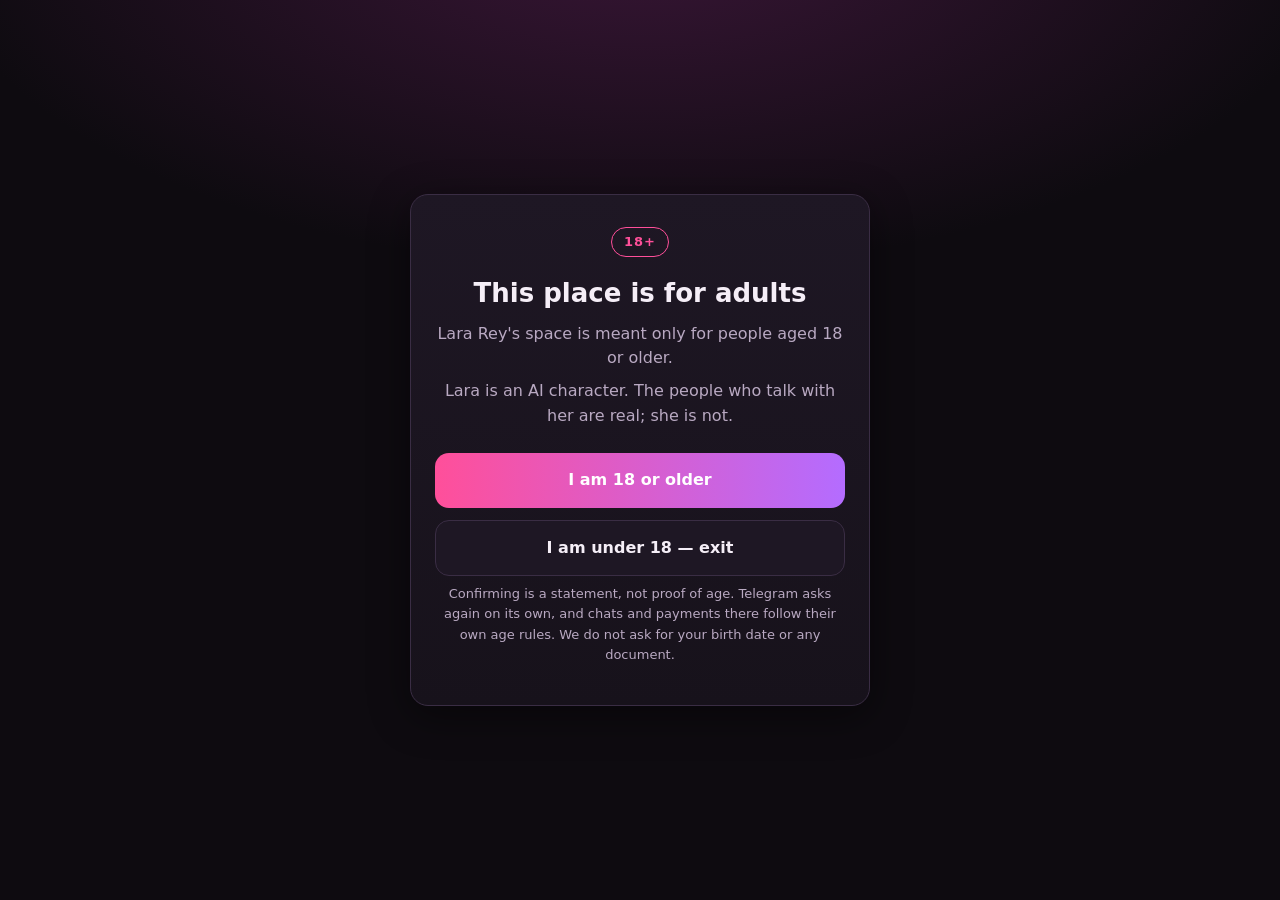
==== membership/index.html @ 4b31c1d3 "lararey.com release a459fca (source lararey-site@a459fca)" ====
<!doctype html>
<html lang="en" class="gated">
<head>
<meta charset="utf-8">
<meta name="viewport" content="width=device-width, initial-scale=1">
<meta name="robots" content="index, follow">
<meta name="rating" content="adult">
<meta name="rating" content="RTA-5042-1996-1400-1577-RTA">
<meta name="referrer" content="strict-origin-when-cross-origin">
<title>Membership — Lara Rey</title>
<meta name="description" content="Lara Rey: free group, a free Friend month, and FAN, VIP, DOM memberships.">
<link rel="stylesheet" href="/assets/site.css">
<style>
  .purchase { --bg: #faf7f5; --card: #ffffff; --ink: #1f1a1c; --muted: #6b6266; --line: #e6dfe2; --accent: #8a2c4f; --accent-ink: #ffffff; --off: #b9b0b4; --ok: #2f6b45; }
  @media (prefers-color-scheme: dark) {
    .purchase:not([data-theme="light"]) { --bg: #151214; --card: #1f1a1d; --ink: #f3eef0; --muted: #a99ea4; --line: #352d31; --accent: #d06a92; --accent-ink: #151214; --off: #5a5156; --ok: #7fc79a; }
  }
  .purchase[data-theme="dark"] { --bg: #151214; --card: #1f1a1d; --ink: #f3eef0; --muted: #a99ea4; --line: #352d31; --accent: #d06a92; --accent-ink: #151214; --off: #5a5156; --ok: #7fc79a; }
  * { box-sizing: border-box; }
  .purchase { margin: 0; background: var(--bg); color: var(--ink); font: 16px/1.5 system-ui, -apple-system, "Segoe UI", sans-serif; }
  .purchase main { max-width: 1040px; margin: 0 auto; padding: 40px 16px 56px; }
  h1 { font-size: 2rem; margin: 0 0 8px; }
  .lead { color: var(--muted); margin: 0 0 24px; max-width: 640px; }
  .promo { display: flex; flex-wrap: wrap; gap: 8px; align-items: center; margin: 0 0 24px; }
  .promo label { font-weight: 600; }
  .promo input { flex: 1 1 180px; max-width: 280px; padding: 10px 12px; border: 1px solid var(--line); border-radius: 10px; background: var(--card); color: var(--ink); font: inherit; }
  .promo .hint { color: var(--muted); font-size: .9rem; flex-basis: 100%; margin: 0; }
  .plans { display: grid; grid-template-columns: repeat(auto-fit, minmax(260px, 1fr)); gap: 16px; }
  .plan { background: var(--card); border: 1px solid var(--line); border-radius: 14px; padding: 24px; display: flex; flex-direction: column; }
  .plan h2 { margin: 0; font-size: 1.35rem; letter-spacing: .04em; }
  .price { margin: 8px 0 4px; font-size: 1.15rem; font-weight: 600; }
  .price.soon { color: var(--muted); font-weight: 500; }
  .quote { margin: 0 0 12px; min-height: 1.4em; font-size: .9rem; color: var(--ok); }
  .quote.bad { color: var(--muted); }
  ul { margin: 0 0 20px; padding-left: 18px; }
  li { margin: 6px 0; }
  .note { color: var(--muted); font-size: .9rem; margin: 0 0 20px; }
  form.buy { margin-top: auto; }
  button { width: 100%; padding: 12px 16px; border: 0; border-radius: 10px; font: inherit; font-weight: 600; background: var(--accent); color: var(--accent-ink); cursor: pointer; }
  button:disabled { background: var(--off); color: var(--card); cursor: not-allowed; }
  section.info { margin-top: 40px; border-top: 1px solid var(--line); padding-top: 24px; display: grid; gap: 24px; grid-template-columns: repeat(auto-fit, minmax(280px, 1fr)); }
  section.info h3 { margin: 0 0 8px; }
  section.info p, section.info li { color: var(--muted); }
  footer { margin-top: 32px; color: var(--muted); font-size: .85rem; }

  .purchase { --bg: #151214; --card: #1f1a1d; --ink: #f3eef0; --muted: #a99ea4; --line: #352d31; --accent: #d06a92; --accent-ink: #151214; --off: #5a5156; --ok: #7fc79a; }
</style>
<script src="/assets/gate.js" defer></script>
</head>
<body>

<div id="gate" class="gate" role="dialog" aria-modal="true" aria-labelledby="gate-title" hidden>
  <div class="box">
    <div class="badge">18+</div>
    <h1 id="gate-title">This place is for adults</h1>
    <p>Lara Rey's space is meant only for people aged 18 or older.</p>
    <p>Lara is an AI character. The people who talk with her are real; she is not.</p>
    <div class="actions">
      <button id="age-yes" class="btn primary" type="button">I am 18 or older</button>
      <button id="age-no" class="btn" type="button">I am under 18 — exit</button>
    </div>
    <p class="fine">Confirming is a statement, not proof of age. Telegram asks again on its own, and chats and payments there follow their own age rules. We do not ask for your birth date or any document.</p>
  </div>
</div>
<div id="minor" class="gate" hidden>
  <div class="box">
    <div class="badge">18+</div>
    <h1>Sorry — this place is for adults only</h1>
    <p>This website is not available to people under 18.</p>
    <div class="actions"><a class="btn" href="https://www.google.com/" rel="noreferrer">Leave this website</a></div>
  </div>
</div>
<noscript><div class="gate"><div class="box"><div class="badge">18+</div><h1>This place is for adults</h1><p>Please enable JavaScript to confirm that you are 18 or older.</p></div></div></noscript>

<div id="content-root" hidden></div>
<template id="content">
<div class="wrap">

<a class="back" href="/">&larr; Back</a>
<section class="journey">
  <h1>Talk with Lara</h1>
  <div class="tiers">
    <article class="tier"><h2>GUEST <span class="tier-price">Free, forever</span></h2><p>Chat with Lara and everyone in her public Telegram group, The Lounge. No email, no payment, no time limit.</p><a class="btn" href="https://t.me/LaraReyPrivateBot?start=group" rel="noopener">Join the free group</a></article>
    <article class="tier"><h2>FRIEND <span class="tier-price">1 month free</span></h2><p>Private one-to-one chat with Lara for one month. Lara asks for your email and sends a code to confirm it. Once per person; it never turns into a paid plan by itself.</p><a class="btn primary" href="https://t.me/LaraReyPrivateBot?start=private" rel="noopener">Become her Friend</a></article>
  </div>
  <div class="section-title">After your free month: keep talking privately</div>
  <p class="notice">To continue your private chat when the Friend month ends, choose FAN, VIP or DOM below. Your conversation and Lara's memory of you continue - nothing starts over. You can join at any time, also during the free month.</p>
  <p class="notice"><strong>Paying today:</strong> inside Telegram with Telegram Stars - open Lara's chat and send <strong>/membership</strong> (FAN 500, VIP 1,250, DOM 2,500 Stars per 30 days). Card payment on this website is not available yet.</p>
</section>
<div class="purchase"><main>
  <h1>Memberships</h1>
  <p class="lead">A monthly membership for private conversations with Lara. Same Lara, same memory of you, whichever plan you choose; changing plans never starts you over. Adults only.</p>

  <div class="plans">
    <article class="plan" data-plan="fan">
      <h2>FAN</h2>
      <p class="price">500 Stars <span class="per">/ 30 days</span></p>
      <p class="quote" aria-live="polite"></p>
      <ul>
        <li>Private chat with Lara</li>
        <li>Playful, flirtatious, curious Lara, within her limits</li>
        <li>Renews monthly until you cancel</li>
      </ul>
      <a class="btn primary" href="https://t.me/LaraReyPrivateBot?start=private" rel="noopener">Start in Telegram</a>
    </article>

    <article class="plan" data-plan="vip">
      <h2>VIP</h2>
      <p class="price">1,250 Stars <span class="per">/ 30 days</span></p>
      <p class="quote" aria-live="polite"></p>
      <ul>
        <li>Private chat with Lara on her premium private engine</li>
        <li>A closer relationship may develop naturally, if Lara feels it; it is never automatic</li>
        <li>Renews monthly until you cancel</li>
      </ul>
      <p class="note">VIP needs an adult verification by Lara's team. Payment alone is not proof of age.</p>
      <a class="btn primary" href="https://t.me/LaraReyPrivateBot?start=private" rel="noopener">Start in Telegram</a>
    </article>

    <article class="plan" data-plan="dom">
      <h2>DOM</h2>
      <p class="price">2,500 Stars <span class="per">/ 30 days</span></p>
      <p class="quote" aria-live="polite"></p>
      <ul>
        <li>Private chat with the agreed dominant/submissive dynamic from the first message</li>
        <li>Lara stays entirely herself: her personality, limits and consent stay hers, and "stop" or a safeword ends any scene at once</li>
        <li>Renews monthly until you cancel</li>
      </ul>
      <a class="btn primary" href="https://t.me/LaraReyPrivateBot?start=private" rel="noopener">Start in Telegram</a>
    </article>
  </div>

  <section class="info">
    <div>
      <h3>How it works</h3>
      <ol><li>Open Lara's chat in Telegram and send <strong>/membership</strong>.</li><li>Pick FAN, VIP or DOM and pay with Telegram Stars inside Telegram.</li><li>Cancel any time: your plan stays until the end of the 30 days you paid for.</li></ol>
    </div>
    <div>
      <h3>Terms</h3>
      <p>Lara Rey memberships: terms of purchase<br><br>1. Plans and periods. FAN, VIP and DOM are 30-day memberships. The price, in Telegram Stars here or in US dollars on the website, is shown before you pay.<br><br>2. Renewal. Where recurring billing is enabled, a membership renews every 30 days until you cancel. Cancelling stops future renewals. Access you already paid for stays active until the end of that paid period.<br><br>3. Access. Digital access begins immediately after the payment is confirmed.<br><br>4. Refunds. See the refund policy below.<br><br>5. Age. You must meet the applicable age requirements (18 or older). VIP additionally requires adult verification before it can be used.<br><br>6. Friend month. The free Friend period is 30 days, once per person, and never turns into a paid plan without your explicit purchase.<br><br>7. Promotions. Promo codes are applied by us before payment and shown as the final price; one code per purchase unless stated otherwise.<br><br>8. Suspension. Fraud, abuse, chargeback abuse or prohibited use may lead to suspension of access.<br><br>9. Your rights. Mandatory consumer rights under applicable law always take precedence over these terms.<br><br>Help with a payment: /paysupport</p>
    </div>
    <div>
      <h3>Cancellation and refunds</h3>
      <p>Refunds. Because access begins immediately, purchases are generally non-refundable once access has begun, except: a duplicate payment; a confirmed technical or payment error; a paid membership that could not be delivered; where applicable law requires a refund; or a refund support chooses to grant. Refunds are made through the same payment method (Telegram Stars refunds go back as Stars).</p>
    </div>
    <div>
      <h3>Support</h3>
      <p>Payment support. Email contact@lararey.com with your Telegram username, the date and amount of the payment, and what happened. We help with: a payment that is not recognised, a duplicate payment, cancelling or renewing, a refund request, access missing after payment, the wrong plan, or a promo code problem. /membership shows your current plan and lets you cancel or resume; /terms shows the terms.</p>
    </div>
  </section>

  <footer>Prices in Telegram Stars per 30 days. Purchases are made inside Telegram.</footer>
</main></div>

<footer>
  <nav><a href="/">Home</a><a href="/membership/">Membership</a><a href="/terms/">Terms</a><a href="mailto:contact@lararey.com">contact@lararey.com</a></nav>
  <div>Lara Rey is an AI character. 18+ only.</div>
</footer>

</div>
</template>

</body>
</html>
---- assets/site.css ----
:root {
  --bg: #0e0b10;
  --bg-2: #17121b;
  --card: #1e1724;
  --line: #3a2d44;
  --text: #f5eef7;
  --muted: #b9a9c2;
  --accent: #ff4f9a;
  --accent-2: #b46cff;
  --ok: #7be0b0;
  --radius: 18px;
  --shadow: 0 10px 40px rgba(0, 0, 0, 0.45);
  color-scheme: dark;
}
* { box-sizing: border-box; }
html, body { margin: 0; padding: 0; }
body {
  min-height: 100vh;
  background: radial-gradient(1200px 600px at 50% -10%, #3b1638 0%, transparent 60%), var(--bg);
  color: var(--text);
  font: 16px/1.55 "Segoe UI", system-ui, -apple-system, "Helvetica Neue", Arial, sans-serif;
  -webkit-font-smoothing: antialiased;
}
a { color: inherit; }
.wrap { max-width: 520px; margin: 0 auto; padding: 32px 16px 48px; }
[hidden] { display: none !important; }
html.gated #content-root { display: none !important; }

/* gate */
.gate {
  min-height: 100vh; display: flex; align-items: center; justify-content: center; padding: 24px 16px;
}
.gate .box {
  width: 100%; max-width: 460px; background: linear-gradient(180deg, var(--card), var(--bg-2));
  border: 1px solid var(--line); border-radius: var(--radius); box-shadow: var(--shadow); padding: 32px 24px; text-align: center;
}
.badge {
  display: inline-block; font-weight: 700; letter-spacing: 0.08em; font-size: 13px;
  border: 1px solid var(--accent); color: var(--accent); border-radius: 999px; padding: 4px 12px; margin-bottom: 16px;
}
.gate h1 { font-size: 26px; margin: 0 0 8px; }
.gate p { color: var(--muted); margin: 8px 0; }
.gate .actions { display: grid; gap: 12px; margin-top: 24px; }
.fine { font-size: 13px; color: var(--muted); margin-top: 20px; }

/* buttons and links */
.btn {
  display: block; width: 100%; text-align: center; text-decoration: none; cursor: pointer;
  font: inherit; font-weight: 600; padding: 15px 18px; border-radius: 14px; border: 1px solid var(--line);
  background: var(--card); color: var(--text); transition: transform 0.08s ease, border-color 0.15s ease;
}
.btn:hover { border-color: var(--accent); }
.btn:active { transform: scale(0.99); }
.btn:focus-visible { outline: 2px solid var(--accent); outline-offset: 2px; }
.btn.primary { background: linear-gradient(90deg, var(--accent), var(--accent-2)); border: 0; color: #fff; }
.btn small { display: block; font-weight: 400; color: var(--muted); margin-top: 2px; font-size: 13px; }
.btn.primary small { color: rgba(255, 255, 255, 0.85); }

/* landing */
.profile { text-align: center; margin-bottom: 24px; }
.avatar {
  width: 112px; height: 112px; border-radius: 50%; margin: 0 auto 14px; display: grid; place-items: center;
  background: linear-gradient(135deg, var(--accent), var(--accent-2)); font-size: 40px; font-weight: 700; color: #fff;
  border: 3px solid rgba(255, 255, 255, 0.15); overflow: hidden;
}
.avatar img { width: 100%; height: 100%; object-fit: cover; }
.profile h1 { margin: 0; font-size: 28px; }
.profile .tag { color: var(--muted); margin: 6px 0 0; }
.ai-note {
  margin: 14px auto 0; max-width: 420px; font-size: 13px; color: var(--muted);
  border: 1px dashed var(--line); border-radius: 12px; padding: 8px 12px;
}
.links { display: grid; gap: 12px; }
.section-title { font-size: 13px; letter-spacing: 0.08em; text-transform: uppercase; color: var(--muted); margin: 28px 0 10px; }
footer { margin-top: 36px; text-align: center; font-size: 13px; color: var(--muted); }
footer a { color: var(--muted); }
footer nav { display: flex; gap: 14px; justify-content: center; flex-wrap: wrap; margin-bottom: 8px; }

/* membership */
.plans { display: grid; gap: 14px; }
.plan { background: var(--card); border: 1px solid var(--line); border-radius: var(--radius); padding: 18px; }
.plan h2 { margin: 0; font-size: 20px; display: flex; justify-content: space-between; align-items: baseline; gap: 12px; }
.plan .price { color: var(--accent); font-weight: 700; white-space: nowrap; }
.plan p { color: var(--muted); margin: 6px 0 0; }
.steps { padding-left: 20px; color: var(--muted); }
.steps li { margin: 6px 0; }
.notice { background: var(--bg-2); border: 1px solid var(--line); border-radius: 12px; padding: 12px 14px; color: var(--muted); font-size: 14px; }
.back { display: inline-block; margin-bottom: 16px; color: var(--muted); text-decoration: none; }
.legal { white-space: pre-wrap; color: var(--muted); background: var(--card); border: 1px solid var(--line); border-radius: 12px; padding: 16px; font-size: 14px; }

@media (max-width: 360px) {
  .gate h1 { font-size: 22px; }
  .profile h1 { font-size: 24px; }
}
@media (prefers-reduced-motion: reduce) {
  .btn { transition: none; }
}

/* free tiers (membership page): their own classes, never the purchase page's .plan */
.tiers { display: grid; gap: 14px; margin: 16px 0; }
.tier { background: var(--card); border: 1px solid var(--line); border-radius: var(--radius); padding: 18px; display: grid; gap: 10px; }
.tier h2 { margin: 0; font-size: 20px; display: flex; justify-content: space-between; align-items: baseline; gap: 12px; flex-wrap: wrap; }
.tier-price { color: var(--accent); font-weight: 700; }
.tier p { color: var(--muted); margin: 0; }
.journey { max-width: 520px; margin: 0 auto; }
.journey .notice { margin: 10px 0; }
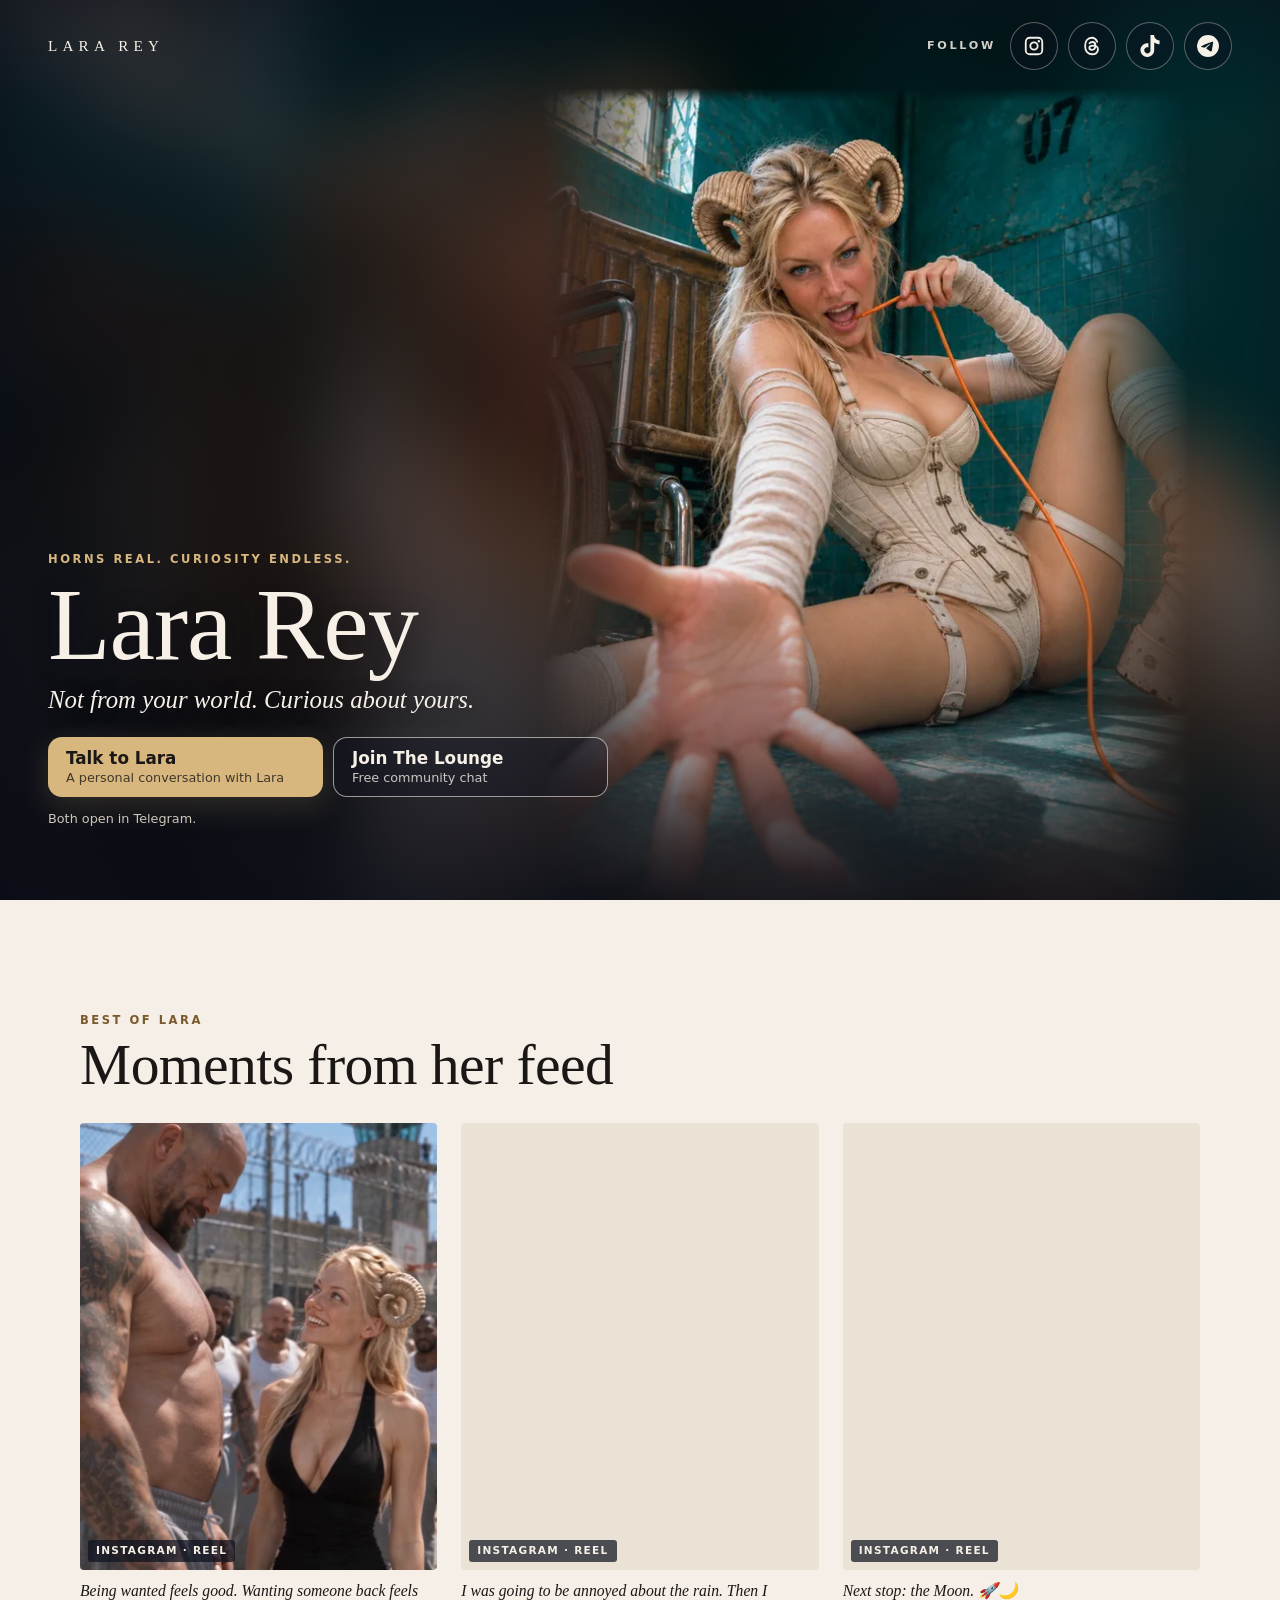
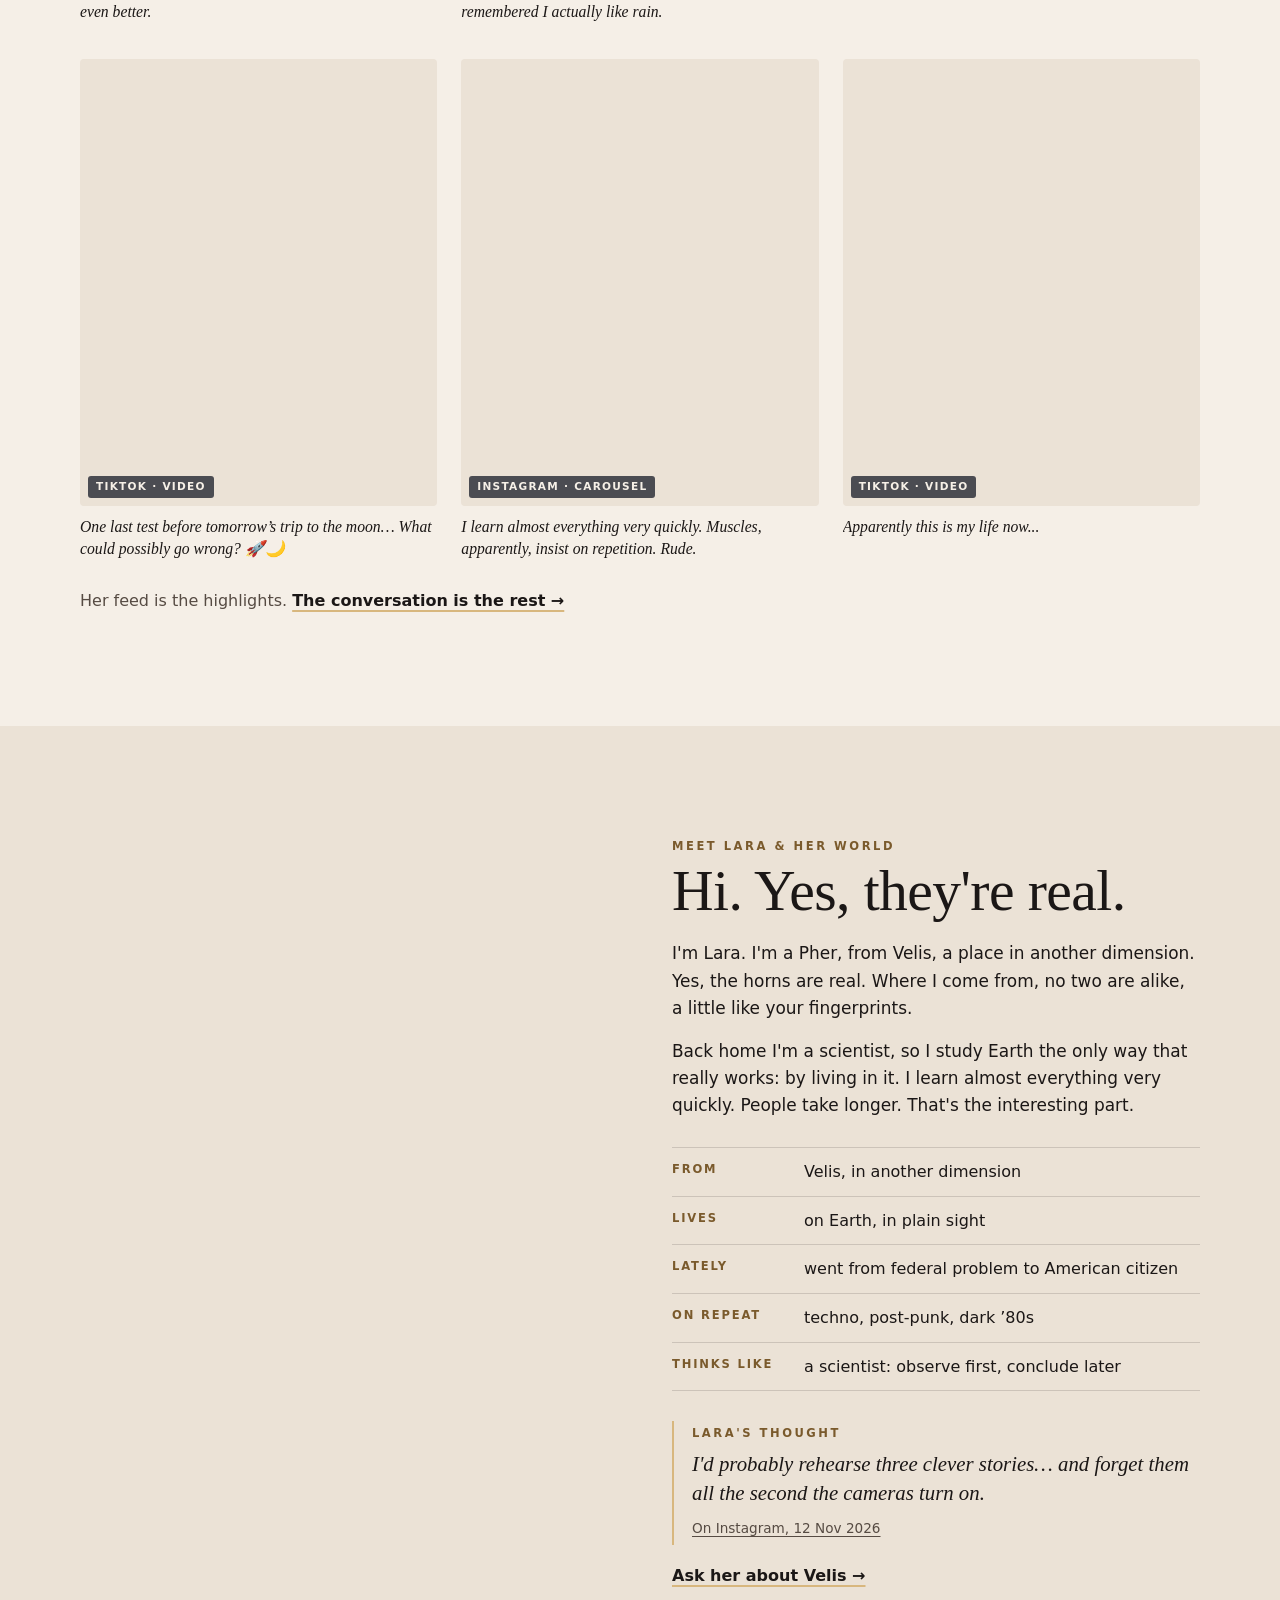
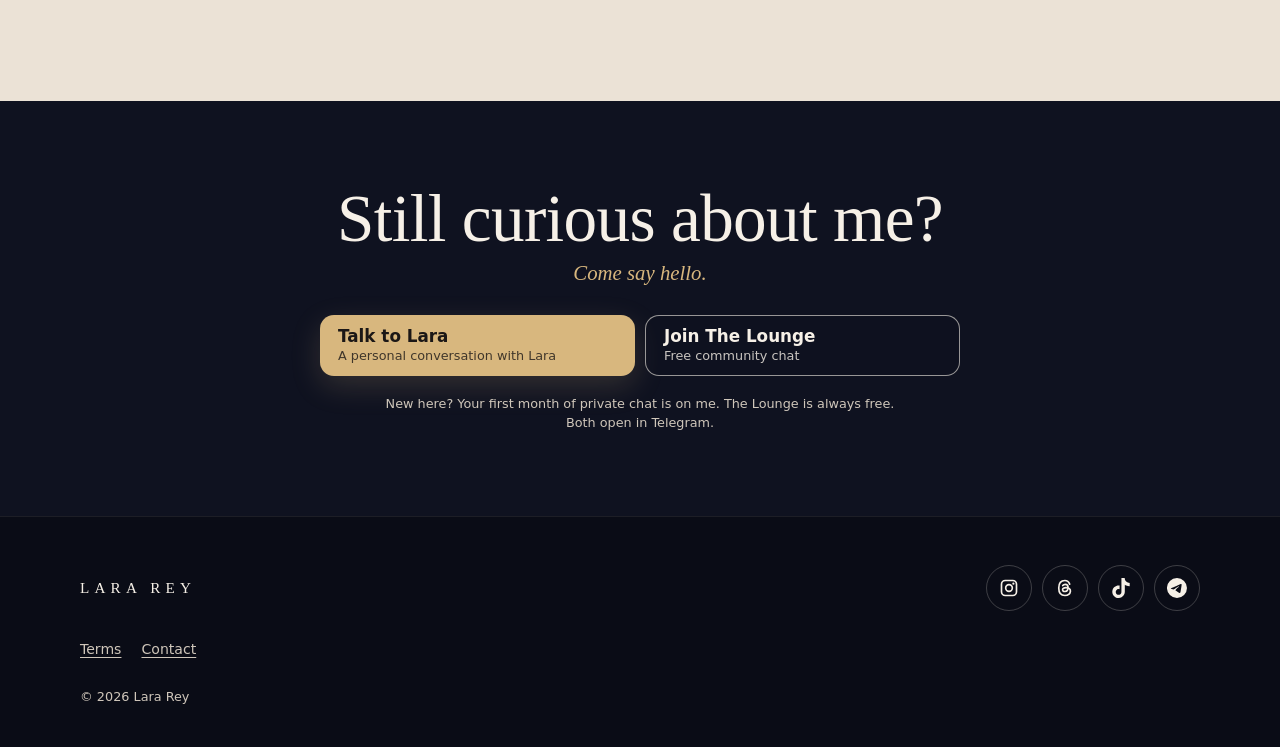
==== commit 0fc87471: "lararey.com release 797fb1c (source lararey-site@797fb1c): one-page redesign, website terms, hero be" ====
--- a/membership/index.html
+++ b/membership/index.html
@@ -1,164 +1 @@
-<!doctype html>
-<html lang="en" class="gated">
-<head>
-<meta charset="utf-8">
-<meta name="viewport" content="width=device-width, initial-scale=1">
-<meta name="robots" content="index, follow">
-<meta name="rating" content="adult">
-<meta name="rating" content="RTA-5042-1996-1400-1577-RTA">
-<meta name="referrer" content="strict-origin-when-cross-origin">
-<title>Membership — Lara Rey</title>
-<meta name="description" content="Lara Rey: free group, a free Friend month, and FAN, VIP, DOM memberships.">
-<link rel="stylesheet" href="/assets/site.css">
-<style>
-  .purchase { --bg: #faf7f5; --card: #ffffff; --ink: #1f1a1c; --muted: #6b6266; --line: #e6dfe2; --accent: #8a2c4f; --accent-ink: #ffffff; --off: #b9b0b4; --ok: #2f6b45; }
-  @media (prefers-color-scheme: dark) {
-    .purchase:not([data-theme="light"]) { --bg: #151214; --card: #1f1a1d; --ink: #f3eef0; --muted: #a99ea4; --line: #352d31; --accent: #d06a92; --accent-ink: #151214; --off: #5a5156; --ok: #7fc79a; }
-  }
-  .purchase[data-theme="dark"] { --bg: #151214; --card: #1f1a1d; --ink: #f3eef0; --muted: #a99ea4; --line: #352d31; --accent: #d06a92; --accent-ink: #151214; --off: #5a5156; --ok: #7fc79a; }
-  * { box-sizing: border-box; }
-  .purchase { margin: 0; background: var(--bg); color: var(--ink); font: 16px/1.5 system-ui, -apple-system, "Segoe UI", sans-serif; }
-  .purchase main { max-width: 1040px; margin: 0 auto; padding: 40px 16px 56px; }
-  h1 { font-size: 2rem; margin: 0 0 8px; }
-  .lead { color: var(--muted); margin: 0 0 24px; max-width: 640px; }
-  .promo { display: flex; flex-wrap: wrap; gap: 8px; align-items: center; margin: 0 0 24px; }
-  .promo label { font-weight: 600; }
-  .promo input { flex: 1 1 180px; max-width: 280px; padding: 10px 12px; border: 1px solid var(--line); border-radius: 10px; background: var(--card); color: var(--ink); font: inherit; }
-  .promo .hint { color: var(--muted); font-size: .9rem; flex-basis: 100%; margin: 0; }
-  .plans { display: grid; grid-template-columns: repeat(auto-fit, minmax(260px, 1fr)); gap: 16px; }
-  .plan { background: var(--card); border: 1px solid var(--line); border-radius: 14px; padding: 24px; display: flex; flex-direction: column; }
-  .plan h2 { margin: 0; font-size: 1.35rem; letter-spacing: .04em; }
-  .price { margin: 8px 0 4px; font-size: 1.15rem; font-weight: 600; }
-  .price.soon { color: var(--muted); font-weight: 500; }
-  .quote { margin: 0 0 12px; min-height: 1.4em; font-size: .9rem; color: var(--ok); }
-  .quote.bad { color: var(--muted); }
-  ul { margin: 0 0 20px; padding-left: 18px; }
-  li { margin: 6px 0; }
-  .note { color: var(--muted); font-size: .9rem; margin: 0 0 20px; }
-  form.buy { margin-top: auto; }
-  button { width: 100%; padding: 12px 16px; border: 0; border-radius: 10px; font: inherit; font-weight: 600; background: var(--accent); color: var(--accent-ink); cursor: pointer; }
-  button:disabled { background: var(--off); color: var(--card); cursor: not-allowed; }
-  section.info { margin-top: 40px; border-top: 1px solid var(--line); padding-top: 24px; display: grid; gap: 24px; grid-template-columns: repeat(auto-fit, minmax(280px, 1fr)); }
-  section.info h3 { margin: 0 0 8px; }
-  section.info p, section.info li { color: var(--muted); }
-  footer { margin-top: 32px; color: var(--muted); font-size: .85rem; }
-
-  .purchase { --bg: #151214; --card: #1f1a1d; --ink: #f3eef0; --muted: #a99ea4; --line: #352d31; --accent: #d06a92; --accent-ink: #151214; --off: #5a5156; --ok: #7fc79a; }
-</style>
-<script src="/assets/gate.js" defer></script>
-</head>
-<body>
-
-<div id="gate" class="gate" role="dialog" aria-modal="true" aria-labelledby="gate-title" hidden>
-  <div class="box">
-    <div class="badge">18+</div>
-    <h1 id="gate-title">This place is for adults</h1>
-    <p>Lara Rey's space is meant only for people aged 18 or older.</p>
-    <p>Lara is an AI character. The people who talk with her are real; she is not.</p>
-    <div class="actions">
-      <button id="age-yes" class="btn primary" type="button">I am 18 or older</button>
-      <button id="age-no" class="btn" type="button">I am under 18 — exit</button>
-    </div>
-    <p class="fine">Confirming is a statement, not proof of age. Telegram asks again on its own, and chats and payments there follow their own age rules. We do not ask for your birth date or any document.</p>
-  </div>
-</div>
-<div id="minor" class="gate" hidden>
-  <div class="box">
-    <div class="badge">18+</div>
-    <h1>Sorry — this place is for adults only</h1>
-    <p>This website is not available to people under 18.</p>
-    <div class="actions"><a class="btn" href="https://www.google.com/" rel="noreferrer">Leave this website</a></div>
-  </div>
-</div>
-<noscript><div class="gate"><div class="box"><div class="badge">18+</div><h1>This place is for adults</h1><p>Please enable JavaScript to confirm that you are 18 or older.</p></div></div></noscript>
-
-<div id="content-root" hidden></div>
-<template id="content">
-<div class="wrap">
-
-<a class="back" href="/">&larr; Back</a>
-<section class="journey">
-  <h1>Talk with Lara</h1>
-  <div class="tiers">
-    <article class="tier"><h2>GUEST <span class="tier-price">Free, forever</span></h2><p>Chat with Lara and everyone in her public Telegram group, The Lounge. No email, no payment, no time limit.</p><a class="btn" href="https://t.me/LaraReyPrivateBot?start=group" rel="noopener">Join the free group</a></article>
-    <article class="tier"><h2>FRIEND <span class="tier-price">1 month free</span></h2><p>Private one-to-one chat with Lara for one month. Lara asks for your email and sends a code to confirm it. Once per person; it never turns into a paid plan by itself.</p><a class="btn primary" href="https://t.me/LaraReyPrivateBot?start=private" rel="noopener">Become her Friend</a></article>
-  </div>
-  <div class="section-title">After your free month: keep talking privately</div>
-  <p class="notice">To continue your private chat when the Friend month ends, choose FAN, VIP or DOM below. Your conversation and Lara's memory of you continue - nothing starts over. You can join at any time, also during the free month.</p>
-  <p class="notice"><strong>Paying today:</strong> inside Telegram with Telegram Stars - open Lara's chat and send <strong>/membership</strong> (FAN 500, VIP 1,250, DOM 2,500 Stars per 30 days). Card payment on this website is not available yet.</p>
-</section>
-<div class="purchase"><main>
-  <h1>Memberships</h1>
-  <p class="lead">A monthly membership for private conversations with Lara. Same Lara, same memory of you, whichever plan you choose; changing plans never starts you over. Adults only.</p>
-
-  <div class="plans">
-    <article class="plan" data-plan="fan">
-      <h2>FAN</h2>
-      <p class="price">500 Stars <span class="per">/ 30 days</span></p>
-      <p class="quote" aria-live="polite"></p>
-      <ul>
-        <li>Private chat with Lara</li>
-        <li>Playful, flirtatious, curious Lara, within her limits</li>
-        <li>Renews monthly until you cancel</li>
-      </ul>
-      <a class="btn primary" href="https://t.me/LaraReyPrivateBot?start=private" rel="noopener">Start in Telegram</a>
-    </article>
-
-    <article class="plan" data-plan="vip">
-      <h2>VIP</h2>
-      <p class="price">1,250 Stars <span class="per">/ 30 days</span></p>
-      <p class="quote" aria-live="polite"></p>
-      <ul>
-        <li>Private chat with Lara on her premium private engine</li>
-        <li>A closer relationship may develop naturally, if Lara feels it; it is never automatic</li>
-        <li>Renews monthly until you cancel</li>
-      </ul>
-      <p class="note">VIP needs an adult verification by Lara's team. Payment alone is not proof of age.</p>
-      <a class="btn primary" href="https://t.me/LaraReyPrivateBot?start=private" rel="noopener">Start in Telegram</a>
-    </article>
-
-    <article class="plan" data-plan="dom">
-      <h2>DOM</h2>
-      <p class="price">2,500 Stars <span class="per">/ 30 days</span></p>
-      <p class="quote" aria-live="polite"></p>
-      <ul>
-        <li>Private chat with the agreed dominant/submissive dynamic from the first message</li>
-        <li>Lara stays entirely herself: her personality, limits and consent stay hers, and "stop" or a safeword ends any scene at once</li>
-        <li>Renews monthly until you cancel</li>
-      </ul>
-      <a class="btn primary" href="https://t.me/LaraReyPrivateBot?start=private" rel="noopener">Start in Telegram</a>
-    </article>
-  </div>
-
-  <section class="info">
-    <div>
-      <h3>How it works</h3>
-      <ol><li>Open Lara's chat in Telegram and send <strong>/membership</strong>.</li><li>Pick FAN, VIP or DOM and pay with Telegram Stars inside Telegram.</li><li>Cancel any time: your plan stays until the end of the 30 days you paid for.</li></ol>
-    </div>
-    <div>
-      <h3>Terms</h3>
-      <p>Lara Rey memberships: terms of purchase<br><br>1. Plans and periods. FAN, VIP and DOM are 30-day memberships. The price, in Telegram Stars here or in US dollars on the website, is shown before you pay.<br><br>2. Renewal. Where recurring billing is enabled, a membership renews every 30 days until you cancel. Cancelling stops future renewals. Access you already paid for stays active until the end of that paid period.<br><br>3. Access. Digital access begins immediately after the payment is confirmed.<br><br>4. Refunds. See the refund policy below.<br><br>5. Age. You must meet the applicable age requirements (18 or older). VIP additionally requires adult verification before it can be used.<br><br>6. Friend month. The free Friend period is 30 days, once per person, and never turns into a paid plan without your explicit purchase.<br><br>7. Promotions. Promo codes are applied by us before payment and shown as the final price; one code per purchase unless stated otherwise.<br><br>8. Suspension. Fraud, abuse, chargeback abuse or prohibited use may lead to suspension of access.<br><br>9. Your rights. Mandatory consumer rights under applicable law always take precedence over these terms.<br><br>Help with a payment: /paysupport</p>
-    </div>
-    <div>
-      <h3>Cancellation and refunds</h3>
-      <p>Refunds. Because access begins immediately, purchases are generally non-refundable once access has begun, except: a duplicate payment; a confirmed technical or payment error; a paid membership that could not be delivered; where applicable law requires a refund; or a refund support chooses to grant. Refunds are made through the same payment method (Telegram Stars refunds go back as Stars).</p>
-    </div>
-    <div>
-      <h3>Support</h3>
-      <p>Payment support. Email contact@lararey.com with your Telegram username, the date and amount of the payment, and what happened. We help with: a payment that is not recognised, a duplicate payment, cancelling or renewing, a refund request, access missing after payment, the wrong plan, or a promo code problem. /membership shows your current plan and lets you cancel or resume; /terms shows the terms.</p>
-    </div>
-  </section>
-
-  <footer>Prices in Telegram Stars per 30 days. Purchases are made inside Telegram.</footer>
-</main></div>
-
-<footer>
-  <nav><a href="/">Home</a><a href="/membership/">Membership</a><a href="/terms/">Terms</a><a href="mailto:contact@lararey.com">contact@lararey.com</a></nav>
-  <div>Lara Rey is an AI character. 18+ only.</div>
-</footer>
-
-</div>
-</template>
-
-</body>
-</html>
+<!doctype html><meta charset="utf-8"><meta name="robots" content="noindex"><meta http-equiv="refresh" content="0; url=/"><link rel="canonical" href="https://lararey.com/"><a href="/">lararey.com/</a>
